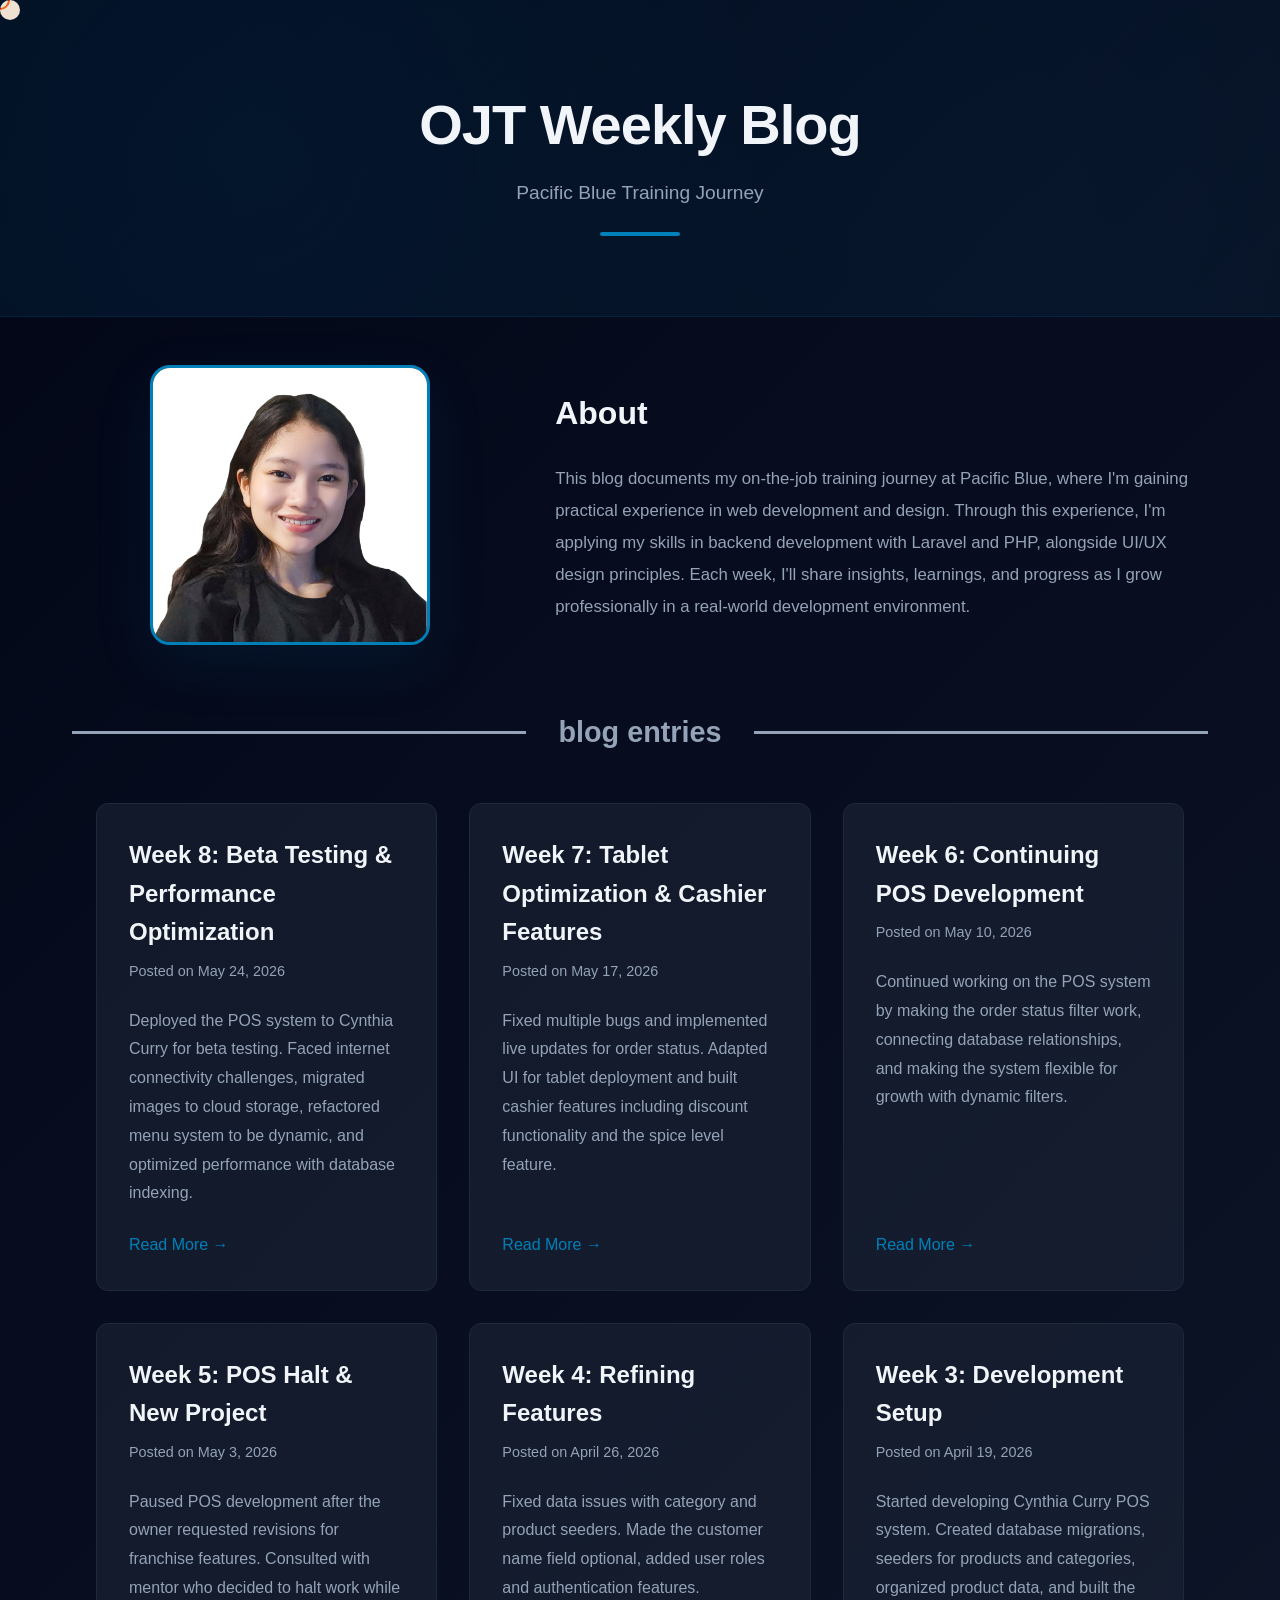
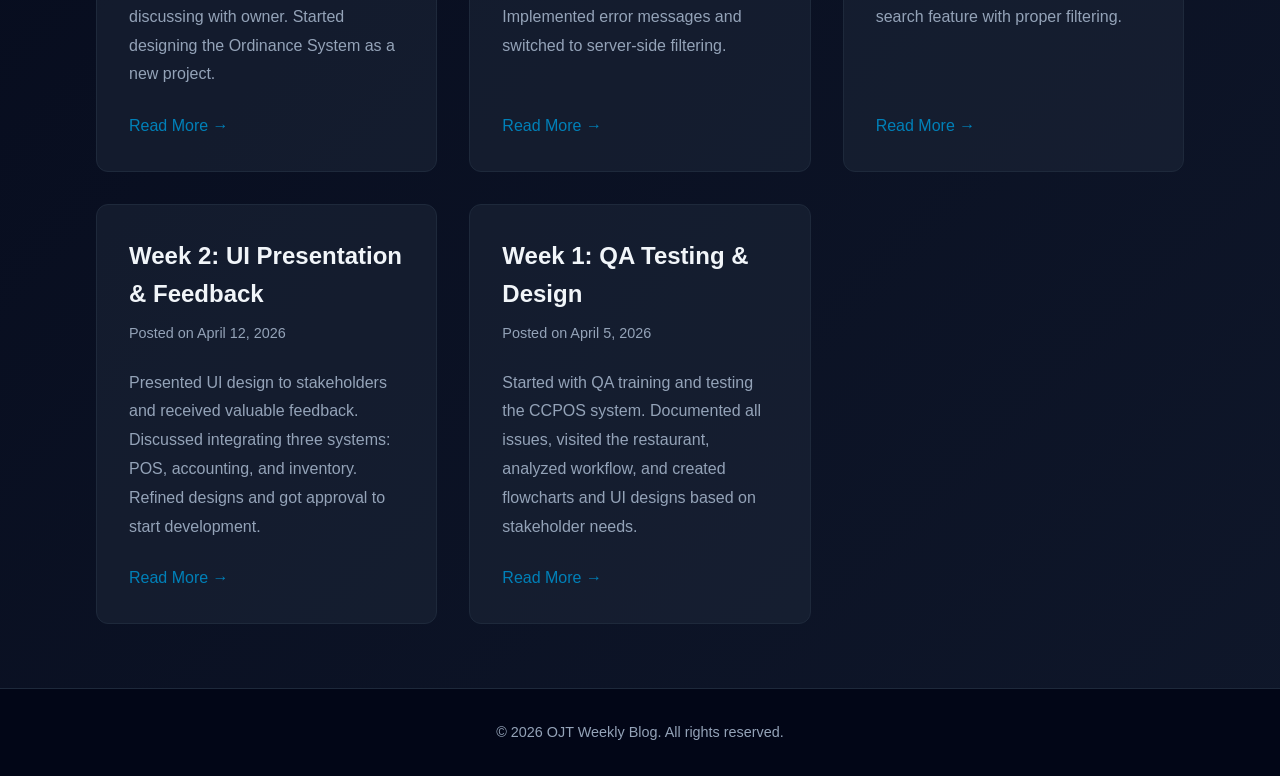
==== index.html @ 4e256128 "made some changes" ====
<!DOCTYPE html>
<html lang="en">
<head>
    <meta charset="UTF-8">
    <meta name="viewport" content="width=device-width, initial-scale=1.0">
    <title>OJT Weekly Blog</title>
    <link rel="stylesheet" href="css/style.css">
</head>
<body>
    <div class="cursor"></div>
    <div class="cursor-follower"></div>

    <!-- Header -->
    <header class="header">
        <div class="header-content">
            <h1 class="header-title">OJT Weekly Blog</h1>
            <p class="header-subtitle">Pacific Blue Training Journey</p>
            <div class="header-decoration"></div>
        </div>
    </header>

    <!-- Introduction Section -->
    <section class="introduction">
        <div class="intro-container">
            <div class="intro-image">
                <img src="images/black.jpg" alt="Profile" class="profile-image">
            </div>
            <div class="intro-content">
                <h2 class="intro-title">About</h2>
                <p class="intro-text">
                    This blog documents my on-the-job training journey at Pacific Blue, where I'm gaining practical experience in web development and design. Through this experience, I'm applying my skills in backend development with Laravel and PHP, alongside UI/UX design principles. Each week, I'll share insights, learnings, and progress as I grow professionally in a real-world development environment.
                </p>
            </div>
        </div>
    </section>

    <!-- Main Content -->
    <div class="section-divider blog-divider">
        <h2 class="section-label">Blog Entries</h2>
    </div>
    <main class="blog-container">
        <section class="blog-section">
            <div class="blog-grid">
                <!-- Week 8 -->
                <article class="blog-post">
                    <div class="post-header">
                        <h2 class="post-title">Week 8: Beta Testing & Performance Optimization</h2>
                        <p class="post-date">Posted on May 24, 2026</p>
                    </div>
                    <div class="post-content">
                        <p>Deployed the POS system to Cynthia Curry for beta testing. Faced internet connectivity challenges, migrated images to cloud storage, refactored menu system to be dynamic, and optimized performance with database indexing.</p>
                    </div>
                    <a href="week8.html" class="read-more">Read More →</a>
                </article>

                <!-- Week 7 -->
                <article class="blog-post">
                    <div class="post-header">
                        <h2 class="post-title">Week 7: Tablet Optimization & Cashier Features</h2>
                        <p class="post-date">Posted on May 17, 2026</p>
                    </div>
                    <div class="post-content">
                        <p>Fixed multiple bugs and implemented live updates for order status. Adapted UI for tablet deployment and built cashier features including discount functionality and the spice level feature.</p>
                    </div>
                    <a href="week7.html" class="read-more">Read More →</a>
                </article>

                <!-- Week 6 -->
                <article class="blog-post">
                    <div class="post-header">
                        <h2 class="post-title">Week 6: Continuing POS Development</h2>
                        <p class="post-date">Posted on May 10, 2026</p>
                    </div>
                    <div class="post-content">
                        <p>Continued working on the POS system by making the order status filter work, connecting database relationships, and making the system flexible for growth with dynamic filters.</p>
                    </div>
                    <a href="week6.html" class="read-more">Read More →</a>
                </article>

                <!-- Week 5 -->
                <article class="blog-post">
                    <div class="post-header">
                        <h2 class="post-title">Week 5: POS Halt & New Project</h2>
                        <p class="post-date">Posted on May 3, 2026</p>
                    </div>
                    <div class="post-content">
                        <p>Paused POS development after the owner requested revisions for franchise features. Consulted with mentor who decided to halt work while discussing with owner. Started designing the Ordinance System as a new project.</p>
                    </div>
                    <a href="week5.html" class="read-more">Read More →</a>
                </article>

                <!-- Week 4 -->
                <article class="blog-post">
                    <div class="post-header">
                        <h2 class="post-title">Week 4: Refining Features</h2>
                        <p class="post-date">Posted on April 26, 2026</p>
                    </div>
                    <div class="post-content">
                        <p>Fixed data issues with category and product seeders. Made the customer name field optional, added user roles and authentication features. Implemented error messages and switched to server-side filtering.</p>
                    </div>
                    <a href="week4.html" class="read-more">Read More →</a>
                </article>

                <!-- Week 3 -->
                <article class="blog-post">
                    <div class="post-header">
                        <h2 class="post-title">Week 3: Development Setup</h2>
                        <p class="post-date">Posted on April 19, 2026</p>
                    </div>
                    <div class="post-content">
                        <p>Started developing Cynthia Curry POS system. Created database migrations, seeders for products and categories, organized product data, and built the search feature with proper filtering.</p>
                    </div>
                    <a href="week3.html" class="read-more">Read More →</a>
                </article>

                <!-- Week 2 -->
                <article class="blog-post">
                    <div class="post-header">
                        <h2 class="post-title">Week 2: UI Presentation & Feedback</h2>
                        <p class="post-date">Posted on April 12, 2026</p>
                    </div>
                    <div class="post-content">
                        <p>Presented UI design to stakeholders and received valuable feedback. Discussed integrating three systems: POS, accounting, and inventory. Refined designs and got approval to start development.</p>
                    </div>
                    <a href="week2.html" class="read-more">Read More →</a>
                </article>

                <!-- Week 1 -->
                <article class="blog-post">
                    <div class="post-header">
                        <h2 class="post-title">Week 1: QA Testing & Design</h2>
                        <p class="post-date">Posted on April 5, 2026</p>
                    </div>
                    <div class="post-content">
                        <p>Started with QA training and testing the CCPOS system. Documented all issues, visited the restaurant, analyzed workflow, and created flowcharts and UI designs based on stakeholder needs.</p>
                    </div>
                    <a href="week1.html" class="read-more">Read More →</a>
                </article>
            </div>
        </section>
    </main>

    <!-- Footer -->
    <footer class="footer">
        <p>&copy; 2026 OJT Weekly Blog. All rights reserved.</p>
    </footer>

    <script src="js/script.js"></script>
</body>
</html>
---- css/style.css ----
* {
    margin: 0;
    padding: 0;
    box-sizing: border-box;
    color: var(--text-gray);
}

:root {
    --primary-color: #0080b8;
    --secondary-color: #0080b8;
    --accent-color: #0080b8;
    --bg-dark: #0f172a;
    --bg-darker: #020617;
    --text-light: #f1f5f9;
    --text-gray: #94a3b8;
    --border-color: #1e293b;
}

body {
    font-family: 'Inter', -apple-system, BlinkMacSystemFont, 'Segoe UI', Roboto, sans-serif;
    background: linear-gradient(135deg, var(--bg-darker) 0%, var(--bg-dark) 100%);
    color: var(--text-light);
    overflow-x: hidden;
    line-height: 1.6;
}

/* Custom Cursor */
.cursor,
.cursor-follower {
    width: 20px;
    height: 20px;
    border-radius: 50%;
    position: fixed;
    pointer-events: none;
    z-index: 9999;
    mix-blend-mode: difference;
}

.cursor {
    background: var(--text-light);
    transition: transform 0.15s ease;
}

.cursor-follower {
    border: 2px solid var(--primary-color);
    background: transparent;
    transition: all 0.3s ease;
    transform: translate(-50%, -50%);
}

/* Header */
.header {
    background: linear-gradient(135deg, rgba(0, 128, 184, 0.08) 0%, rgba(0, 128, 184, 0.05) 100%);
    border-bottom: 1px solid rgba(0, 128, 184, 0.15);
    padding: 5rem 2rem;
    text-align: center;
    margin-bottom: 3rem;
    position: relative;
    overflow: hidden;
}

.header::before {
    content: '';
    position: absolute;
    top: 0;
    left: 0;
    right: 0;
    bottom: 0;
    background: 
        radial-gradient(circle at 20% 50%, rgba(0, 128, 184, 0.05) 0%, transparent 50%),
        radial-gradient(circle at 80% 80%, rgba(0, 128, 184, 0.03) 0%, transparent 50%);
    pointer-events: none;
}

.header-content {
    position: relative;
    z-index: 1;
}

.header-title {
    font-size: 3.5rem;
    font-weight: 800;
    color: var(--text-light);
    margin-bottom: 0.5rem;
    letter-spacing: -1px;
}

.header-subtitle {
    font-size: 1.2rem;
    color: var(--text-gray);
    font-weight: 400;
    margin-bottom: 1.5rem;
}

.header-decoration {
    width: 80px;
    height: 4px;
    background: linear-gradient(90deg, var(--primary-color), var(--secondary-color), var(--accent-color));
    margin: 0 auto;
    border-radius: 2px;
}

/* Section Dividers */
.section-divider {
    display: flex;
    align-items: center;
    gap: 2rem;
    margin: 3rem 0;
    max-width: 1200px;
    margin-left: auto;
    margin-right: auto;
    padding: 0 2rem;
}

.section-label {
    font-size: 1.8rem;
    font-weight: 700;
    text-transform: lowercase;
    white-space: nowrap;
    min-width: fit-content;
}

.section-divider::before,
.section-divider::after {
    content: '';
    flex: 1;
    height: 3px;
    background: var(--text-gray);;
}

/* Introduction Section */
.introduction {
    max-width: 1200px;
    margin: 0 auto 4rem;
    padding: 0 2rem;
}

.intro-container {
    display: grid;
    grid-template-columns: 1fr 1.5fr;
    gap: 3rem;
    align-items: center;
}

.intro-image {
    display: flex;
    justify-content: center;
}

.profile-image {
    width: 280px;
    height: 280px;
    object-fit: cover;
    border-radius: 20px;
    border: 3px solid var(--primary-color);
    box-shadow: 0 20px 60px rgba(0, 128, 184, 0.1);
}

.intro-title {
    font-size: 2rem;
    font-weight: 700;
    color: var(--text-light);
    margin-bottom: 1.5rem;
}

.intro-text {
    color: var(--text-gray);
    line-height: 1.9;
    font-size: 1.05rem;
}

/* Main Content */
.blog-container {
    max-width: 90%;
    margin: 0 auto;
    padding: 0 2rem;
}

.blog-section {
    margin-bottom: 3rem;
}

.blog-grid {
    display: grid;
    grid-template-columns: repeat(3, 1fr);
    gap: 2rem;
}

/* Blog Post Card */
.blog-post {
    background: rgba(30, 41, 59, 0.5);
    border: 1px solid var(--border-color);
    border-radius: 12px;
    padding: 2rem;
    transition: all 0.3s ease;
    display: flex;
    flex-direction: column;
}

.blog-post:hover {
    background: rgba(30, 41, 59, 0.8);
    border-color: var(--primary-color);
    transform: translateY(-5px);
    box-shadow: 0 10px 30px rgba(0, 128, 184, 0.08);
}

.post-header {
    margin-bottom: 1.5rem;
}

.post-title {
    font-size: 1.5rem;
    font-weight: 600;
    color: var(--text-light);
    margin-bottom: 0.5rem;
}

.post-date {
    color: var(--text-gray);
    font-size: 0.9rem;
}

.post-content {
    flex: 1;
    margin-bottom: 1.5rem;
    color: var(--text-gray);
    line-height: 1.8;
}

.read-more {
    color: var(--primary-color);
    text-decoration: none;
    font-weight: 500;
    transition: all 0.3s ease;
    display: inline-block;
}

.read-more:hover {
    color: var(--secondary-color);
    transform: translateX(5px);
}

/* Footer */
.footer {
    background: var(--bg-darker);
    border-top: 1px solid var(--border-color);
    padding: 2rem;
    text-align: center;
    color: var(--text-gray);
    margin-top: 4rem;
    font-size: 0.9rem;
}

/* Responsive Design */
@media (max-width: 1200px) {
    .blog-grid {
        grid-template-columns: repeat(3, 1fr);
    }
}

@media (max-width: 768px) {
    .header-title {
        font-size: 2.2rem;
    }

    .header-subtitle {
        font-size: 1rem;
    }

    .header {
        padding: 3rem 1rem;
    }

    .page-title {
        font-size: 1.8rem;
    }

    .subtitle {
        font-size: 1rem;
    }

    .intro-container {
        grid-template-columns: 1fr;
        gap: 2rem;
    }

    .profile-image {
        width: 220px;
        height: 220px;
    }

    .intro-title {
        font-size: 1.5rem;
    }

    .intro-text {
        font-size: 0.95rem;
    }

    .blog-grid {
        grid-template-columns: repeat(2, 1fr);
    }

    .blog-container {
        padding: 0 1rem;
    }
}
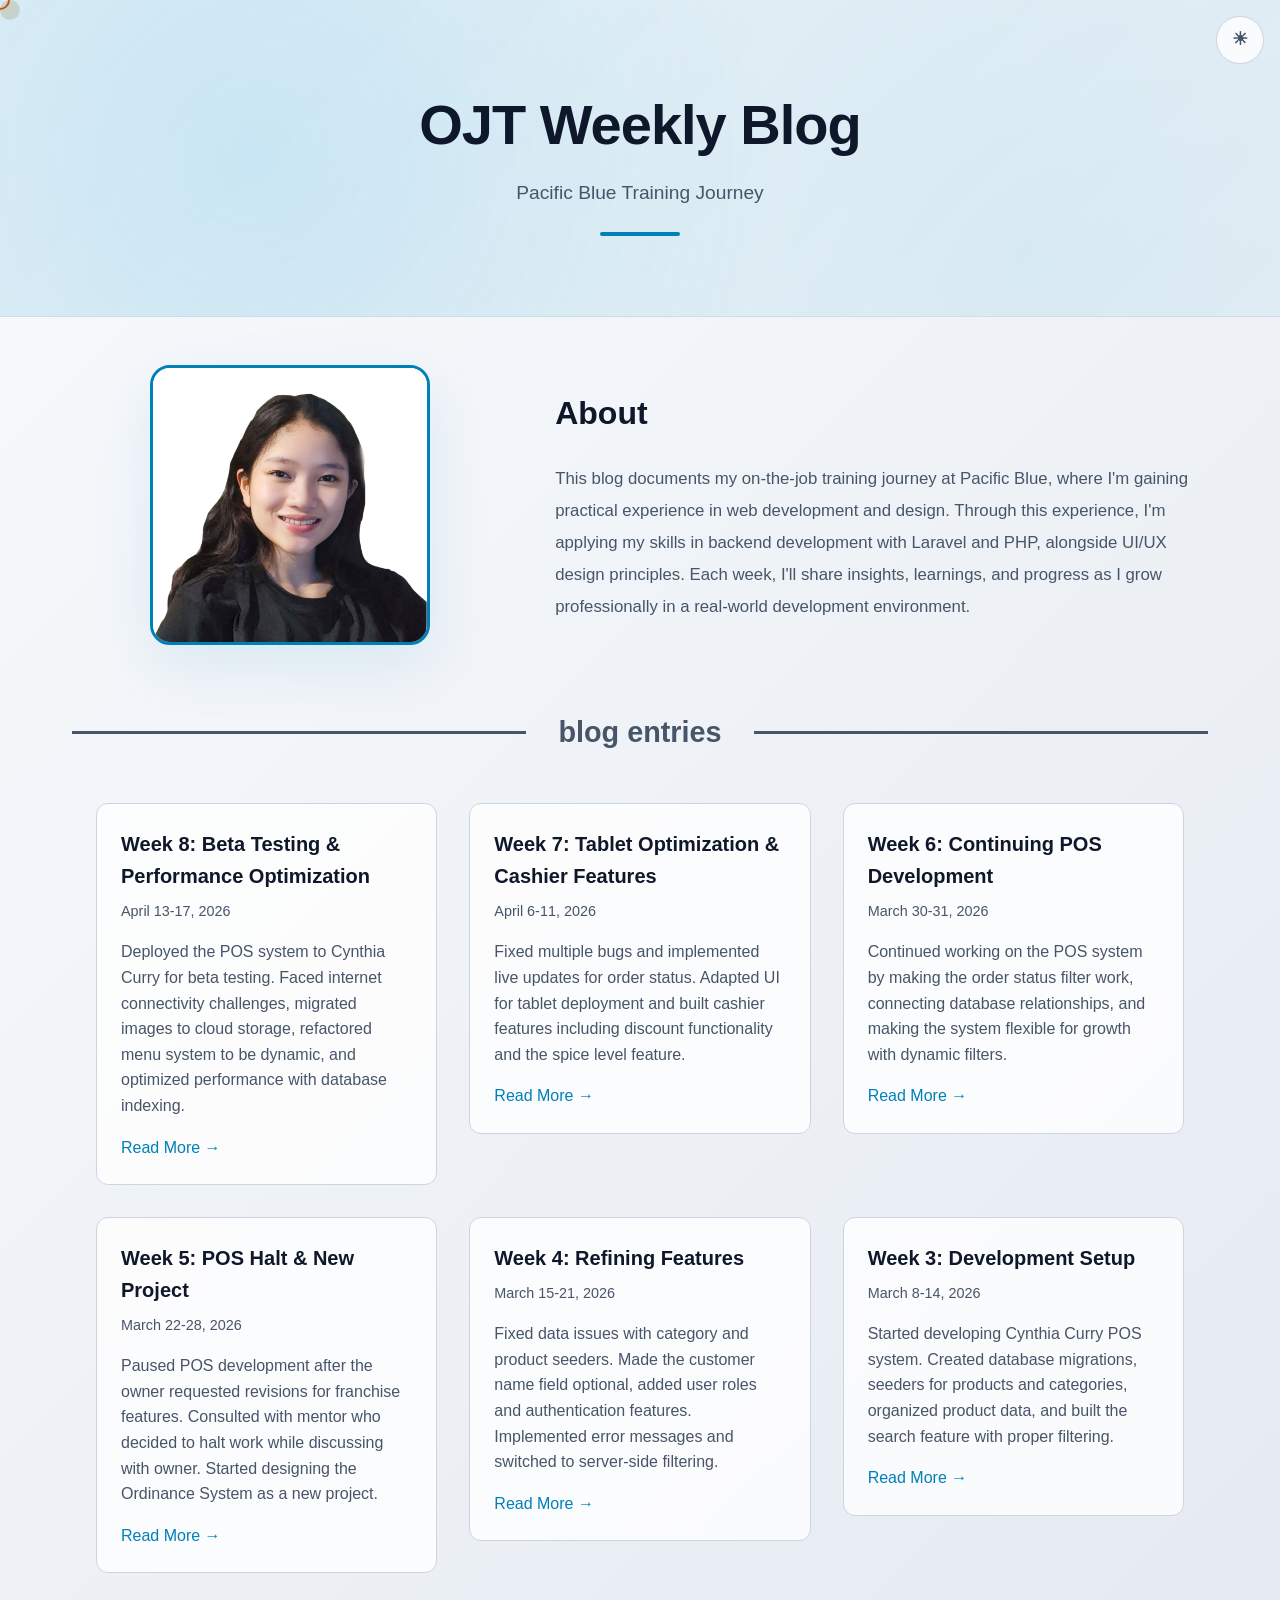
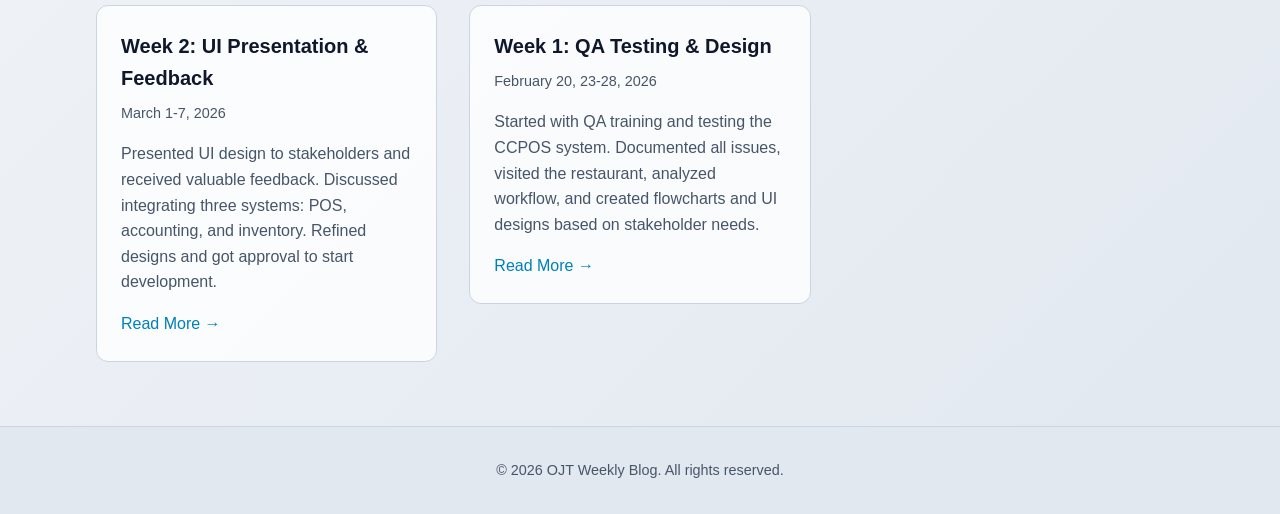
==== commit f2e8fb0c: "some changes" ====
--- a/index.html
+++ b/index.html
@@ -45,7 +45,7 @@
                 <article class="blog-post">
                     <div class="post-header">
                         <h2 class="post-title">Week 8: Beta Testing & Performance Optimization</h2>
-                        <p class="post-date">Posted on May 24, 2026</p>
+                        <p class="post-date">April 13-17, 2026</p>
                     </div>
                     <div class="post-content">
                         <p>Deployed the POS system to Cynthia Curry for beta testing. Faced internet connectivity challenges, migrated images to cloud storage, refactored menu system to be dynamic, and optimized performance with database indexing.</p>
@@ -57,7 +57,7 @@
                 <article class="blog-post">
                     <div class="post-header">
                         <h2 class="post-title">Week 7: Tablet Optimization & Cashier Features</h2>
-                        <p class="post-date">Posted on May 17, 2026</p>
+                        <p class="post-date">April 6-11, 2026</p>
                     </div>
                     <div class="post-content">
                         <p>Fixed multiple bugs and implemented live updates for order status. Adapted UI for tablet deployment and built cashier features including discount functionality and the spice level feature.</p>
@@ -69,7 +69,7 @@
                 <article class="blog-post">
                     <div class="post-header">
                         <h2 class="post-title">Week 6: Continuing POS Development</h2>
-                        <p class="post-date">Posted on May 10, 2026</p>
+                        <p class="post-date">March 30-31, 2026</p>
                     </div>
                     <div class="post-content">
                         <p>Continued working on the POS system by making the order status filter work, connecting database relationships, and making the system flexible for growth with dynamic filters.</p>
@@ -81,7 +81,7 @@
                 <article class="blog-post">
                     <div class="post-header">
                         <h2 class="post-title">Week 5: POS Halt & New Project</h2>
-                        <p class="post-date">Posted on May 3, 2026</p>
+                        <p class="post-date">March 22-28, 2026</p>
                     </div>
                     <div class="post-content">
                         <p>Paused POS development after the owner requested revisions for franchise features. Consulted with mentor who decided to halt work while discussing with owner. Started designing the Ordinance System as a new project.</p>
@@ -93,7 +93,7 @@
                 <article class="blog-post">
                     <div class="post-header">
                         <h2 class="post-title">Week 4: Refining Features</h2>
-                        <p class="post-date">Posted on April 26, 2026</p>
+                        <p class="post-date">March 15-21, 2026</p>
                     </div>
                     <div class="post-content">
                         <p>Fixed data issues with category and product seeders. Made the customer name field optional, added user roles and authentication features. Implemented error messages and switched to server-side filtering.</p>
@@ -105,7 +105,7 @@
                 <article class="blog-post">
                     <div class="post-header">
                         <h2 class="post-title">Week 3: Development Setup</h2>
-                        <p class="post-date">Posted on April 19, 2026</p>
+                        <p class="post-date">March 8-14, 2026</p>
                     </div>
                     <div class="post-content">
                         <p>Started developing Cynthia Curry POS system. Created database migrations, seeders for products and categories, organized product data, and built the search feature with proper filtering.</p>
@@ -117,7 +117,7 @@
                 <article class="blog-post">
                     <div class="post-header">
                         <h2 class="post-title">Week 2: UI Presentation & Feedback</h2>
-                        <p class="post-date">Posted on April 12, 2026</p>
+                        <p class="post-date">March 1-7, 2026</p>
                     </div>
                     <div class="post-content">
                         <p>Presented UI design to stakeholders and received valuable feedback. Discussed integrating three systems: POS, accounting, and inventory. Refined designs and got approval to start development.</p>
@@ -129,7 +129,7 @@
                 <article class="blog-post">
                     <div class="post-header">
                         <h2 class="post-title">Week 1: QA Testing & Design</h2>
-                        <p class="post-date">Posted on April 5, 2026</p>
+                        <p class="post-date">February 20, 23-28, 2026</p>
                     </div>
                     <div class="post-content">
                         <p>Started with QA training and testing the CCPOS system. Documented all issues, visited the restaurant, analyzed workflow, and created flowcharts and UI designs based on stakeholder needs.</p>
--- a/css/style.css
+++ b/css/style.css
@@ -14,14 +14,47 @@
     --text-light: #f1f5f9;
     --text-gray: #94a3b8;
     --border-color: #1e293b;
+    --surface-color: rgba(30, 41, 59, 0.5);
+    --surface-hover: rgba(30, 41, 59, 0.8);
+    --surface-soft: rgba(30, 41, 59, 0.3);
+    --page-bg-start: var(--bg-darker);
+    --page-bg-end: var(--bg-dark);
+    --header-bg-start: rgba(0, 128, 184, 0.08);
+    --header-bg-end: rgba(0, 128, 184, 0.05);
+    --header-border: rgba(0, 128, 184, 0.15);
+    --header-glow-1: rgba(0, 128, 184, 0.05);
+    --header-glow-2: rgba(0, 128, 184, 0.03);
+    --shadow-color: rgba(0, 128, 184, 0.08);
+    --footer-bg: var(--bg-darker);
+}
+
+body[data-theme="light"] {
+    --bg-dark: #eff6ff;
+    --bg-darker: #f8fafc;
+    --text-light: #0f172a;
+    --text-gray: #475569;
+    --border-color: #cbd5e1;
+    --surface-color: rgba(255, 255, 255, 0.8);
+    --surface-hover: rgba(255, 255, 255, 0.95);
+    --surface-soft: rgba(255, 255, 255, 0.7);
+    --page-bg-start: #f8fafc;
+    --page-bg-end: #e2e8f0;
+    --header-bg-start: rgba(0, 128, 184, 0.09);
+    --header-bg-end: rgba(0, 128, 184, 0.04);
+    --header-border: rgba(15, 23, 42, 0.08);
+    --header-glow-1: rgba(14, 165, 233, 0.12);
+    --header-glow-2: rgba(14, 165, 233, 0.06);
+    --shadow-color: rgba(15, 23, 42, 0.08);
+    --footer-bg: #e2e8f0;
 }
 
 body {
     font-family: 'Inter', -apple-system, BlinkMacSystemFont, 'Segoe UI', Roboto, sans-serif;
-    background: linear-gradient(135deg, var(--bg-darker) 0%, var(--bg-dark) 100%);
+    background: linear-gradient(135deg, var(--page-bg-start) 0%, var(--page-bg-end) 100%);
     color: var(--text-light);
     overflow-x: hidden;
     line-height: 1.6;
+    transition: background 0.3s ease, color 0.3s ease;
 }
 
 /* Custom Cursor */
@@ -50,8 +83,8 @@
 
 /* Header */
 .header {
-    background: linear-gradient(135deg, rgba(0, 128, 184, 0.08) 0%, rgba(0, 128, 184, 0.05) 100%);
-    border-bottom: 1px solid rgba(0, 128, 184, 0.15);
+    background: linear-gradient(135deg, var(--header-bg-start) 0%, var(--header-bg-end) 100%);
+    border-bottom: 1px solid var(--header-border);
     padding: 5rem 2rem;
     text-align: center;
     margin-bottom: 3rem;
@@ -67,14 +100,52 @@
     right: 0;
     bottom: 0;
     background: 
-        radial-gradient(circle at 20% 50%, rgba(0, 128, 184, 0.05) 0%, transparent 50%),
-        radial-gradient(circle at 80% 80%, rgba(0, 128, 184, 0.03) 0%, transparent 50%);
+        radial-gradient(circle at 20% 50%, var(--header-glow-1) 0%, transparent 50%),
+        radial-gradient(circle at 80% 80%, var(--header-glow-2) 0%, transparent 50%);
     pointer-events: none;
 }
 
 .header-content {
     position: relative;
     z-index: 1;
+}
+
+.theme-toggle {
+    position: fixed;
+    top: 1rem;
+    right: 1rem;
+    z-index: 10000;
+    border: 1px solid var(--border-color);
+    background: var(--surface-color);
+    color: var(--text-light);
+    width: 3rem;
+    height: 3rem;
+    display: inline-flex;
+    align-items: center;
+    justify-content: center;
+    padding: 0;
+    border-radius: 999px;
+    font: inherit;
+    font-weight: 600;
+    cursor: pointer;
+    transition: all 0.25s ease;
+    backdrop-filter: blur(10px);
+}
+
+.theme-toggle:hover {
+    background: var(--surface-hover);
+    transform: translateY(-1px);
+}
+
+.theme-toggle:focus-visible {
+    outline: 2px solid var(--primary-color);
+    outline-offset: 3px;
+}
+
+.theme-toggle-icon {
+    margin-right: 0;
+    font-size: 1.1rem;
+    line-height: 1;
 }
 
 .header-title {
@@ -184,32 +255,33 @@
     display: grid;
     grid-template-columns: repeat(3, 1fr);
     gap: 2rem;
+    align-items: start;
 }
 
 /* Blog Post Card */
 .blog-post {
-    background: rgba(30, 41, 59, 0.5);
+    background: var(--surface-color);
     border: 1px solid var(--border-color);
     border-radius: 12px;
-    padding: 2rem;
+    padding: 1.5rem;
     transition: all 0.3s ease;
     display: flex;
     flex-direction: column;
 }
 
 .blog-post:hover {
-    background: rgba(30, 41, 59, 0.8);
+    background: var(--surface-hover);
     border-color: var(--primary-color);
     transform: translateY(-5px);
-    box-shadow: 0 10px 30px rgba(0, 128, 184, 0.08);
+    box-shadow: 0 10px 30px var(--shadow-color);
 }
 
 .post-header {
-    margin-bottom: 1.5rem;
+    margin-bottom: 1rem;
 }
 
 .post-title {
-    font-size: 1.5rem;
+    font-size: 1.25rem;
     font-weight: 600;
     color: var(--text-light);
     margin-bottom: 0.5rem;
@@ -221,10 +293,9 @@
 }
 
 .post-content {
-    flex: 1;
-    margin-bottom: 1.5rem;
-    color: var(--text-gray);
-    line-height: 1.8;
+    margin-bottom: 1rem;
+    color: var(--text-gray);
+    line-height: 1.6;
 }
 
 .read-more {
@@ -242,7 +313,7 @@
 
 /* Footer */
 .footer {
-    background: var(--bg-darker);
+    background: var(--footer-bg);
     border-top: 1px solid var(--border-color);
     padding: 2rem;
     text-align: center;
@@ -304,4 +375,11 @@
     .blog-container {
         padding: 0 1rem;
     }
-}
+
+    .theme-toggle {
+        top: 0.75rem;
+        right: 0.75rem;
+        width: 2.75rem;
+        height: 2.75rem;
+    }
+}
